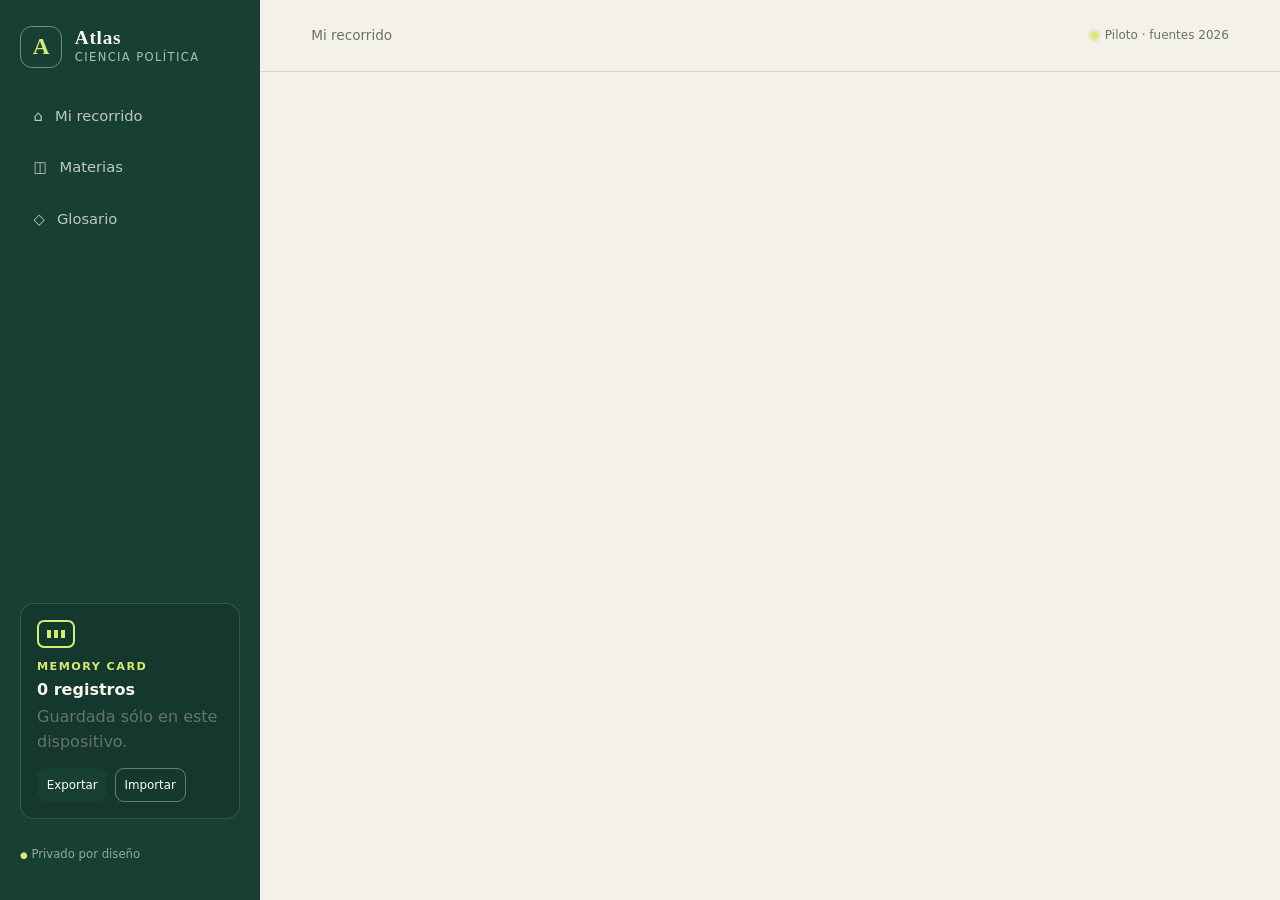
==== atlas/index.html @ c71204a9 "feat(atlas): add index.html" ====
<!doctype html>
<html lang="es">
  <head>
    <meta charset="UTF-8" />
    <meta name="viewport" content="width=device-width, initial-scale=1.0" />
    <meta
      name="description"
      content="Atlas personal para estudiar Ciencia Política con trazabilidad académica y memoria local."
    />
    <title>Atlas · Ciencia Política</title>
    <link rel="stylesheet" href="./css/styles.css" />
  </head>
  <body>
    <a class="skip-link" href="#contenido">Saltar al contenido</a>
    <div class="app-shell">
      <aside class="sidebar" aria-label="Navegación principal">
        <a class="brand" href="#/" aria-label="Inicio del Atlas">
          <span class="brand-mark" aria-hidden="true">A</span>
          <span><strong>Atlas</strong><small>Ciencia Política</small></span>
        </a>

        <nav class="primary-nav">
          <a data-route="home" href="#/">
            <span aria-hidden="true">⌂</span> Mi recorrido
          </a>
          <a data-route="subject" href="#/materia/economia-politica-i">
            <span aria-hidden="true">◫</span> Materias
          </a>
          <a data-route="glossary" href="#/glosario">
            <span aria-hidden="true">◇</span> Glosario
          </a>
        </nav>

        <section class="sidebar-card" aria-labelledby="memory-title">
          <div class="memory-icon" aria-hidden="true"><span></span><span></span><span></span></div>
          <div>
            <p class="eyebrow" id="memory-title">Memory Card</p>
            <p><strong id="memory-records">0 registros</strong></p>
            <p class="muted">Guardada sólo en este dispositivo.</p>
          </div>
          <div class="memory-actions">
            <button class="button button-small" id="export-memory" type="button">Exportar</button>
            <label class="button button-small button-ghost" for="import-memory">Importar</label>
            <input id="import-memory" type="file" accept="application/json,.json" hidden />
          </div>
        </section>

        <p class="privacy-note"><span aria-hidden="true">●</span> Privado por diseño</p>
      </aside>

      <div class="page-column">
        <header class="topbar">
          <button class="menu-button" id="menu-button" type="button" aria-label="Abrir menú" aria-expanded="false">☰</button>
          <div class="breadcrumb" id="breadcrumb">Mi recorrido</div>
          <div class="source-status"><span></span> Piloto · fuentes 2026</div>
        </header>
        <main id="contenido" tabindex="-1"></main>
      </div>
    </div>

    <div class="toast" id="toast" role="status" aria-live="polite"></div>
    <script type="module" src="./js/app.js"></script>
  </body>
</html>
---- atlas/css/styles.css ----
:root {
  color-scheme: light;
  --ink: #17221d;
  --muted: #67736c;
  --paper: #f4f1e9;
  --surface: #fffdf8;
  --surface-2: #ece8de;
  --line: #d8d4c9;
  --forest: #173f34;
  --forest-2: #245c4b;
  --lime: #d5ec72;
  --gold: #efba53;
  --blue: #6f8fa8;
  --red: #a7554a;
  --shadow: 0 18px 50px rgba(29, 45, 37, 0.08);
  --radius: 18px;
  font-family: Inter, ui-sans-serif, system-ui, -apple-system, BlinkMacSystemFont, "Segoe UI", sans-serif;
}

* { box-sizing: border-box; }
html { scroll-behavior: smooth; }
body { margin: 0; color: var(--ink); background: var(--paper); line-height: 1.55; }
button, textarea, select, input { font: inherit; }
button, a { -webkit-tap-highlight-color: transparent; }
a { color: inherit; }

.skip-link { position: fixed; left: 1rem; top: -5rem; z-index: 100; background: var(--lime); padding: .65rem 1rem; border-radius: 8px; }
.skip-link:focus { top: 1rem; }
.app-shell { min-height: 100vh; display: grid; grid-template-columns: 260px 1fr; }
.sidebar { position: sticky; top: 0; height: 100vh; display: flex; flex-direction: column; gap: 1.6rem; padding: 1.6rem 1.25rem; background: var(--forest); color: #f8f5eb; }
.brand { display: flex; align-items: center; gap: .8rem; text-decoration: none; }
.brand-mark { display: grid; place-items: center; width: 42px; height: 42px; border: 1px solid rgba(255,255,255,.4); border-radius: 12px; color: var(--lime); font: 700 1.45rem Georgia, serif; }
.brand strong, .brand small { display: block; }
.brand strong { font: 700 1.2rem Georgia, serif; letter-spacing: .04em; }
.brand small { color: rgba(255,255,255,.66); font-size: .72rem; text-transform: uppercase; letter-spacing: .12em; }
.primary-nav { display: grid; gap: .35rem; }
.primary-nav a { display: flex; gap: .75rem; align-items: center; padding: .72rem .85rem; border-radius: 10px; color: rgba(255,255,255,.72); text-decoration: none; font-size: .92rem; }
.primary-nav a:hover, .primary-nav a[aria-current="page"] { background: rgba(255,255,255,.1); color: #fff; }
.primary-nav a[aria-current="page"] { box-shadow: inset 3px 0 var(--lime); }
.sidebar-card { margin-top: auto; padding: 1rem; border: 1px solid rgba(255,255,255,.15); border-radius: 14px; background: rgba(0,0,0,.11); }
.sidebar-card p { margin: .15rem 0; }
.memory-icon { display: flex; width: 38px; gap: 3px; padding: 8px; margin-bottom: .65rem; border: 2px solid var(--lime); border-radius: 7px; }
.memory-icon span { width: 5px; height: 8px; background: var(--lime); }
.memory-actions { display: flex; gap: .45rem; margin-top: .85rem; }
.privacy-note { color: rgba(255,255,255,.54); font-size: .73rem; }
.privacy-note span { color: var(--lime); font-size: .55rem; }
.page-column { min-width: 0; }
.topbar { min-height: 72px; display: flex; align-items: center; justify-content: space-between; padding: 0 clamp(1rem, 4vw, 4rem); border-bottom: 1px solid var(--line); background: rgba(244,241,233,.88); backdrop-filter: blur(8px); }
.breadcrumb { color: var(--muted); font-size: .85rem; }
.source-status { display: flex; align-items: center; gap: .45rem; color: var(--muted); font-size: .75rem; }
.source-status span { width: 7px; height: 7px; border-radius: 50%; background: var(--lime); box-shadow: 0 0 0 3px rgba(173,194,72,.2); }
.menu-button { display: none; border: 0; background: transparent; font-size: 1.25rem; }
main { width: min(1120px, calc(100% - 2rem)); margin: 0 auto; padding: clamp(2rem, 6vw, 5rem) 0 5rem; }

h1, h2, h3 { margin-top: 0; font-family: Georgia, "Times New Roman", serif; line-height: 1.12; }
h1 { max-width: 820px; margin-bottom: 1rem; font-size: clamp(2.4rem, 6vw, 5rem); font-weight: 500; letter-spacing: -.035em; }
h2 { font-size: clamp(1.55rem, 3vw, 2.25rem); font-weight: 500; }
h3 { font-size: 1.2rem; }
p { margin-top: 0; }
.eyebrow { margin-bottom: .6rem; color: var(--forest-2); font-size: .7rem; font-weight: 800; letter-spacing: .13em; text-transform: uppercase; }
.sidebar .eyebrow { color: var(--lime); }
.lead { max-width: 720px; color: #536059; font-size: clamp(1rem, 2vw, 1.25rem); }
.muted { color: var(--muted); }
.hero { margin-bottom: 3.2rem; }
.hero-actions { display: flex; gap: .7rem; flex-wrap: wrap; margin-top: 1.5rem; }
.button { display: inline-flex; align-items: center; justify-content: center; min-height: 44px; padding: .65rem 1rem; border: 1px solid var(--forest); border-radius: 9px; background: var(--forest); color: #fff; text-decoration: none; cursor: pointer; }
.button:hover { background: var(--forest-2); }
.button-ghost { background: transparent; color: var(--forest); }
.sidebar .button-ghost { border-color: rgba(255,255,255,.35); color: #fff; }
.button-small { min-height: 34px; padding: .35rem .55rem; font-size: .74rem; }
.button-text { border: 0; background: transparent; color: var(--forest-2); padding: 0; cursor: pointer; text-decoration: underline; text-underline-offset: 3px; }
.card-grid { display: grid; grid-template-columns: repeat(12, 1fr); gap: 1rem; }
.card { grid-column: span 4; padding: 1.3rem; border: 1px solid var(--line); border-radius: var(--radius); background: var(--surface); box-shadow: var(--shadow); }
.card.wide { grid-column: span 8; }
.card.full { grid-column: 1 / -1; }
.card-topline { display: flex; justify-content: space-between; align-items: flex-start; gap: 1rem; }
.number { font: 500 2.4rem Georgia, serif; }
.tag { display: inline-flex; padding: .25rem .55rem; border-radius: 999px; background: var(--surface-2); color: var(--forest); font-size: .7rem; font-weight: 700; }
.tag.source { background: #e4edda; }
.tag.reconstruction { background: #dfe9ef; }
.tag.question { background: #f3dfd6; }
.metric-row { display: flex; gap: 1rem; margin: 1rem 0; }
.metric-row div { flex: 1; }
.metric-row strong, .metric-row span { display: block; }
.metric-row strong { font: 500 1.5rem Georgia, serif; }
.metric-row span { color: var(--muted); font-size: .72rem; }
.progress-track { height: 7px; overflow: hidden; border-radius: 999px; background: #dedbd2; }
.progress-track span { display: block; height: 100%; border-radius: inherit; background: var(--forest-2); transition: width .25s ease; }
.section-heading { display: flex; justify-content: space-between; align-items: end; gap: 1rem; margin: 3.5rem 0 1rem; }
.section-heading h2 { margin-bottom: 0; }
.path-list { display: grid; gap: .75rem; }
.path-item { display: grid; grid-template-columns: 38px 1fr auto; align-items: center; gap: 1rem; padding: 1rem 1.15rem; border: 1px solid var(--line); border-radius: 13px; background: var(--surface); text-decoration: none; }
.path-item:hover { border-color: var(--forest-2); transform: translateY(-1px); }
.path-index { display: grid; place-items: center; width: 36px; height: 36px; border-radius: 10px; background: var(--forest); color: var(--lime); font-size: .8rem; font-weight: 800; }
.path-item strong, .path-item small { display: block; }
.path-item small { color: var(--muted); }
.path-arrow { color: var(--forest-2); }

.reading-layout { display: grid; grid-template-columns: minmax(0, 1fr) 300px; gap: 2rem; align-items: start; }
.reading-body { min-width: 0; }
.reading-body h1 { font-size: clamp(2.2rem, 5vw, 4.25rem); }
.meta-line { display: flex; flex-wrap: wrap; gap: .55rem; margin-bottom: 1.2rem; }
.prose { max-width: 760px; }
.prose h2 { margin-top: 2.5rem; }
.prose p { font-family: Georgia, "Times New Roman", serif; font-size: 1.08rem; line-height: 1.72; }
.concept-link { color: var(--forest-2); text-decoration-color: var(--lime); text-decoration-thickness: 3px; text-underline-offset: 3px; }
.margin-panel { position: sticky; top: 1.5rem; display: grid; gap: 1rem; }
.panel { padding: 1rem; border: 1px solid var(--line); border-radius: 14px; background: var(--surface); }
.panel h3 { margin-bottom: .55rem; }
.panel p:last-child { margin-bottom: 0; }
.source-list { display: grid; gap: .6rem; padding: 0; list-style: none; font-size: .82rem; }
.source-list a { color: var(--forest-2); }
.callout { margin: 2rem 0; padding: 1.2rem 1.3rem; border-left: 4px solid var(--gold); background: #f9efda; }
.callout p:last-child { margin-bottom: 0; }
.study-workspace { margin-top: 3rem; padding: clamp(1rem, 3vw, 1.6rem); border: 1px solid var(--line); border-radius: var(--radius); background: var(--surface); }
.study-workspace textarea { width: 100%; min-height: 150px; resize: vertical; padding: 1rem; border: 1px solid var(--line); border-radius: 10px; background: #fbfaf6; color: var(--ink); }
.study-workspace textarea:focus { outline: 3px solid rgba(111,143,168,.25); border-color: var(--blue); }
.workspace-footer { display: flex; justify-content: space-between; align-items: center; gap: 1rem; margin-top: .65rem; }
.save-status { color: var(--muted); font-size: .76rem; }
.level-picker { display: grid; grid-template-columns: repeat(5, 1fr); gap: .35rem; margin: 1rem 0; }
.level-picker button { min-height: 50px; padding: .45rem; border: 1px solid var(--line); border-radius: 8px; background: #f4f1e9; color: var(--muted); cursor: pointer; font-size: .7rem; }
.level-picker button.active { border-color: var(--forest); background: var(--forest); color: #fff; }
.level-picker button.complete { background: #dfe9d8; color: var(--forest); }
.level-picker button span { display: block; font-weight: 800; }
.glossary-grid { display: grid; grid-template-columns: repeat(2, minmax(0, 1fr)); gap: 1rem; }
.concept-card { display: block; padding: 1.2rem; border: 1px solid var(--line); border-radius: 14px; background: var(--surface); text-decoration: none; }
.concept-card:hover { border-color: var(--forest-2); }
.concept-card h3 { margin: .4rem 0; }
.relations { display: flex; gap: .5rem; flex-wrap: wrap; }
.relation { padding: .35rem .6rem; border-radius: 7px; background: var(--surface-2); color: var(--forest-2); font-size: .76rem; text-decoration: none; }
.epistemic-stack { display: grid; gap: .7rem; margin: 1.5rem 0; }
.epistemic-row { display: grid; grid-template-columns: 145px 1fr; gap: 1rem; padding: .9rem 0; border-top: 1px solid var(--line); }
.epistemic-row strong { font-size: .8rem; color: var(--forest-2); }
.empty { padding: 3rem; text-align: center; border: 1px dashed var(--line); border-radius: var(--radius); }
.toast { position: fixed; right: 1rem; bottom: 1rem; z-index: 110; max-width: 360px; padding: .85rem 1rem; border-radius: 10px; background: var(--ink); color: #fff; box-shadow: var(--shadow); opacity: 0; pointer-events: none; transform: translateY(10px); transition: .2s ease; }
.toast.visible { opacity: 1; transform: translateY(0); }

@media (max-width: 900px) {
  .app-shell { grid-template-columns: 1fr; }
  .sidebar { position: fixed; z-index: 90; width: min(300px, 88vw); transform: translateX(-105%); transition: transform .2s ease; box-shadow: 20px 0 50px rgba(0,0,0,.25); }
  .sidebar.open { transform: translateX(0); }
  .menu-button { display: block; }
  .topbar { padding: 0 1rem; }
  .reading-layout { grid-template-columns: 1fr; }
  .margin-panel { position: static; grid-template-columns: repeat(2, 1fr); }
  .card, .card.wide { grid-column: span 6; }
}

@media (max-width: 620px) {
  main { width: min(100% - 1.25rem, 1120px); padding-top: 2rem; }
  .source-status { display: none; }
  .card, .card.wide { grid-column: 1 / -1; }
  .glossary-grid { grid-template-columns: 1fr; }
  .margin-panel { grid-template-columns: 1fr; }
  .path-item { grid-template-columns: 34px 1fr; }
  .path-arrow { display: none; }
  .level-picker { grid-template-columns: 1fr; }
  .level-picker button { display: flex; align-items: center; gap: .6rem; min-height: 40px; text-align: left; }
  .level-picker button span { display: inline; }
  .epistemic-row { grid-template-columns: 1fr; gap: .3rem; }
}

@media (prefers-reduced-motion: reduce) {
  *, *::before, *::after { scroll-behavior: auto !important; transition: none !important; }
}
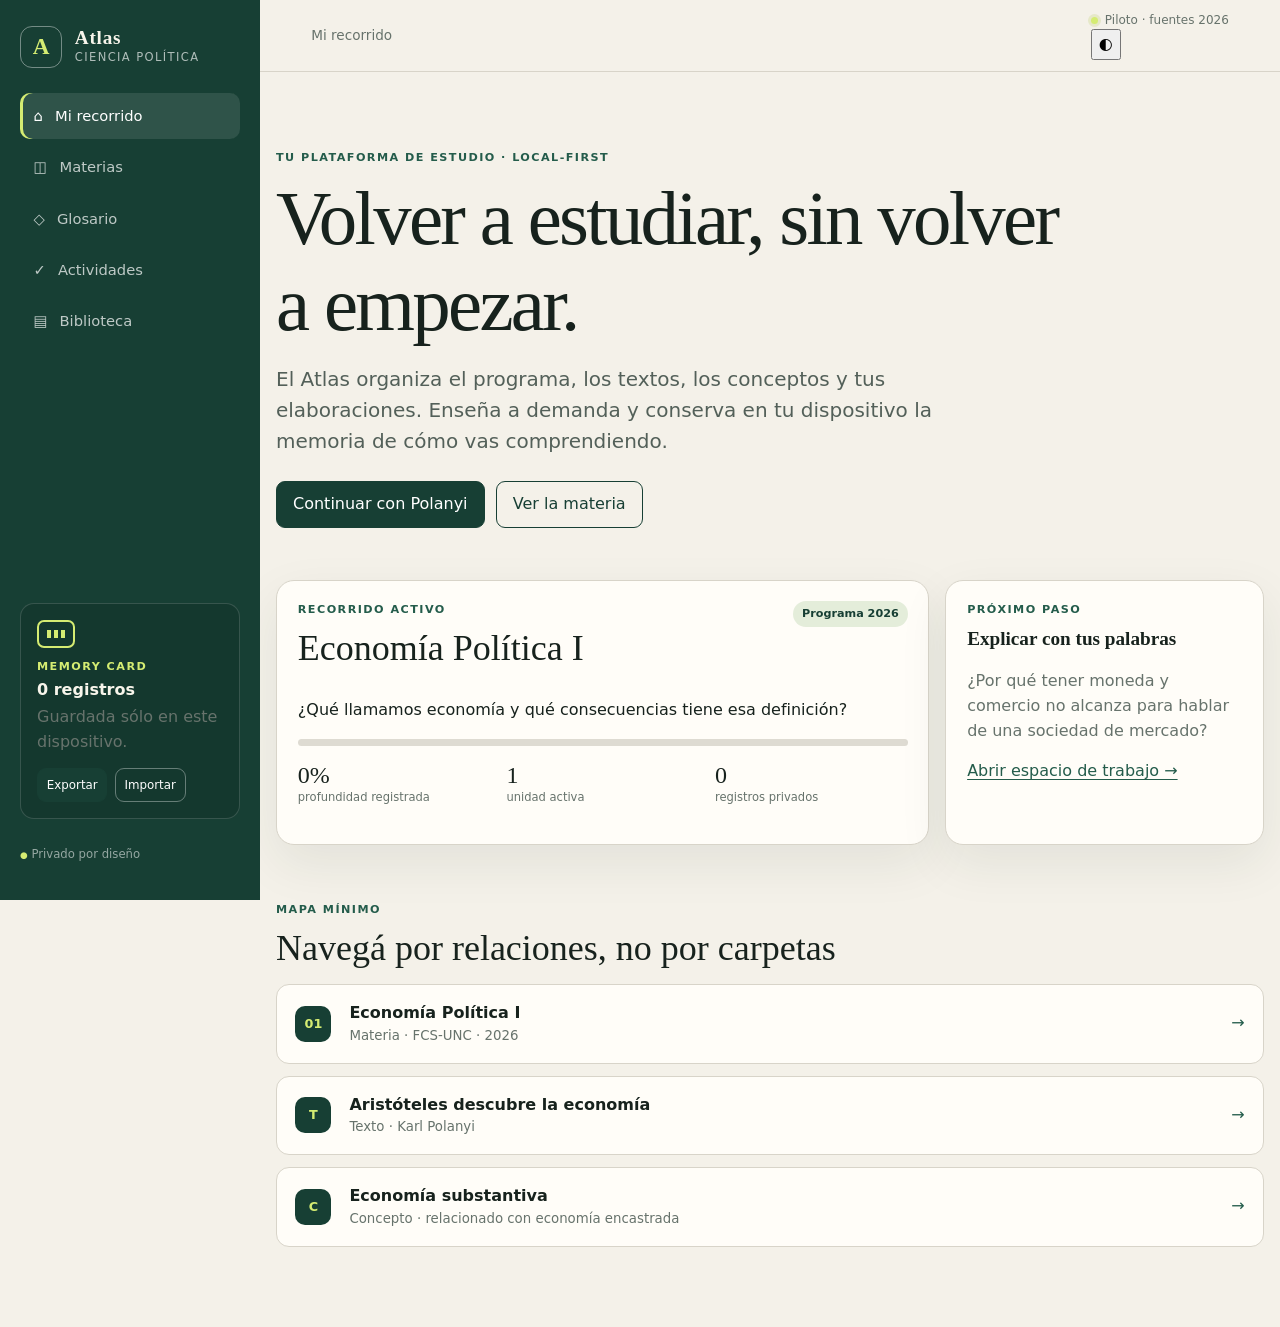
==== commit a7d97ea7: "feat(atlas): update index.html for v0.2" ====
--- a/atlas/index.html
+++ b/atlas/index.html
@@ -8,6 +8,13 @@
       content="Atlas personal para estudiar Ciencia Política con trazabilidad académica y memoria local."
     />
     <title>Atlas · Ciencia Política</title>
+    <script>
+      (() => {
+        const saved = localStorage.getItem("atlas-theme");
+        const theme = saved || (matchMedia("(prefers-color-scheme: dark)").matches ? "dark" : "light");
+        document.documentElement.dataset.theme = theme;
+      })();
+    </script>
     <link rel="stylesheet" href="./css/styles.css" />
   </head>
   <body>
@@ -28,6 +35,12 @@
           </a>
           <a data-route="glossary" href="#/glosario">
             <span aria-hidden="true">◇</span> Glosario
+          </a>
+          <a data-route="activities" href="#/actividades">
+            <span aria-hidden="true">✓</span> Actividades
+          </a>
+          <a data-route="library" href="#/biblioteca">
+            <span aria-hidden="true">▤</span> Biblioteca
           </a>
         </nav>
 
@@ -52,7 +65,10 @@
         <header class="topbar">
           <button class="menu-button" id="menu-button" type="button" aria-label="Abrir menú" aria-expanded="false">☰</button>
           <div class="breadcrumb" id="breadcrumb">Mi recorrido</div>
-          <div class="source-status"><span></span> Piloto · fuentes 2026</div>
+          <div class="topbar-actions">
+            <div class="source-status"><span></span> Piloto · fuentes 2026</div>
+            <button class="theme-button" id="theme-button" type="button" aria-label="Activar modo oscuro" title="Cambiar tema">◐</button>
+          </div>
         </header>
         <main id="contenido" tabindex="-1"></main>
       </div>
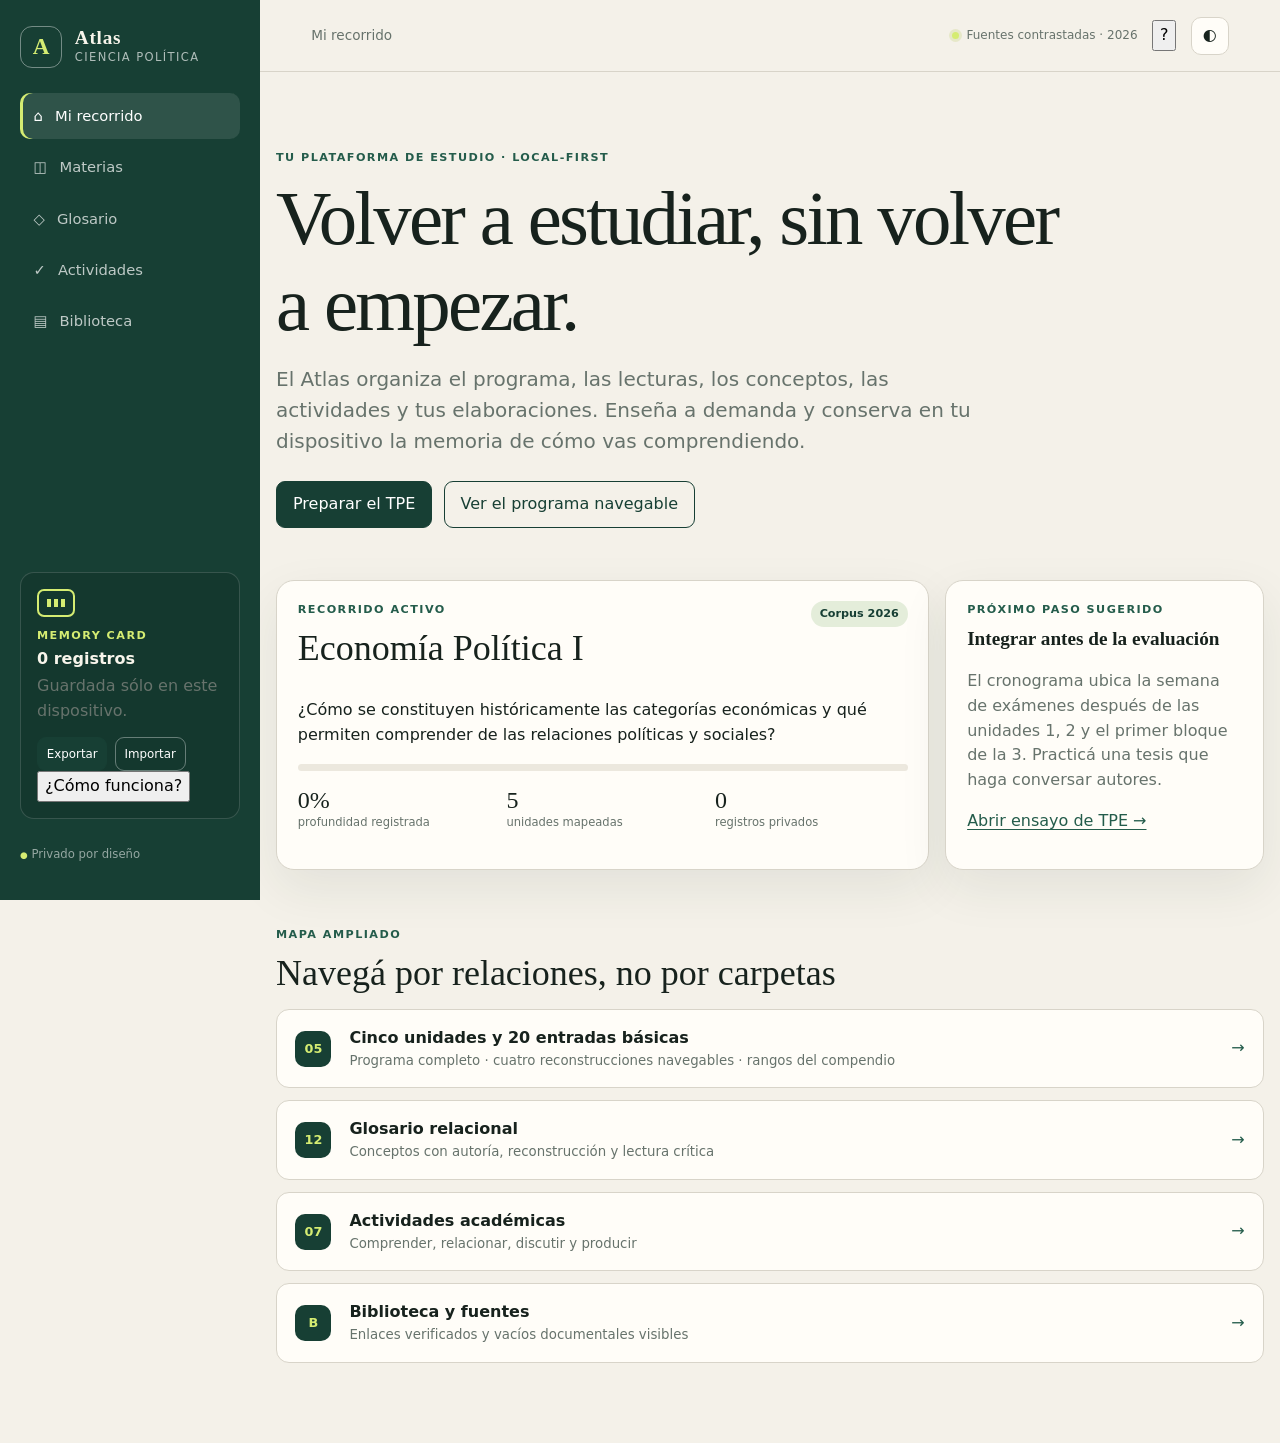
==== commit b88e202b: "Atlas v0.4: agregar guía de inicio accesible" ====
--- a/atlas/index.html
+++ b/atlas/index.html
@@ -56,6 +56,7 @@
             <label class="button button-small button-ghost" for="import-memory">Importar</label>
             <input id="import-memory" type="file" accept="application/json,.json" hidden />
           </div>
+          <button class="memory-help" id="memory-help" type="button">¿Cómo funciona?</button>
         </section>
 
         <p class="privacy-note"><span aria-hidden="true">●</span> Privado por diseño</p>
@@ -66,7 +67,8 @@
           <button class="menu-button" id="menu-button" type="button" aria-label="Abrir menú" aria-expanded="false">☰</button>
           <div class="breadcrumb" id="breadcrumb">Mi recorrido</div>
           <div class="topbar-actions">
-            <div class="source-status"><span></span> Piloto · fuentes 2026</div>
+            <div class="source-status"><span></span> Fuentes contrastadas · 2026</div>
+            <button class="icon-button" id="help-button" type="button" aria-label="Abrir guía de inicio" title="Cómo usar el Atlas">?</button>
             <button class="theme-button" id="theme-button" type="button" aria-label="Activar modo oscuro" title="Cambiar tema">◐</button>
           </div>
         </header>
@@ -74,6 +76,40 @@
       </div>
     </div>
 
+    <dialog class="onboarding" id="onboarding-dialog" aria-labelledby="onboarding-title">
+      <div class="onboarding-sheet">
+        <button class="dialog-close" id="onboarding-close" type="button" aria-label="Cerrar guía">×</button>
+        <p class="eyebrow">Guía de inicio</p>
+        <h2 id="onboarding-title">El Atlas te ayuda a decidir qué estudiar y a no perder lo que vas comprendiendo.</h2>
+        <p class="onboarding-intro">No hace falta recorrer todo. Entrá por la necesidad que tengas hoy y profundizá sólo cuando te sirva.</p>
+
+        <ol class="onboarding-steps">
+          <li>
+            <span class="step-number">1</span>
+            <div><strong>Elegí una tarea</strong><p>Ubicate en una materia, comprendé un concepto o practicá con una actividad.</p></div>
+          </li>
+          <li>
+            <span class="step-number">2</span>
+            <div><strong>Reconocé qué estás leyendo</strong><p>El Atlas diferencia programa, argumento del autor, reconstrucción pedagógica y lectura crítica.</p></div>
+          </li>
+          <li>
+            <span class="step-number">3</span>
+            <div><strong>Guardá tu proceso</strong><p>Tus notas y niveles quedan sólo en este dispositivo. La Memory Card permite exportarlos e importarlos.</p></div>
+          </li>
+        </ol>
+
+        <div class="onboarding-note">
+          <strong>Una regla para estudiar acá</strong>
+          <p>Las explicaciones del Atlas orientan la lectura: no reemplazan el texto original. Las fuentes están enlazadas para que puedas volver a ellas.</p>
+        </div>
+
+        <div class="onboarding-actions">
+          <a class="button" id="onboarding-start" href="#/materia/economia-politica-i">Empezar por la materia activa</a>
+          <button class="button button-ghost" id="onboarding-dismiss" type="button">Explorar por mi cuenta</button>
+        </div>
+      </div>
+    </dialog>
+
     <div class="toast" id="toast" role="status" aria-live="polite"></div>
     <script type="module" src="./js/app.js"></script>
   </body>
--- a/atlas/css/styles.css
+++ b/atlas/css/styles.css
@@ -15,6 +15,23 @@
   --shadow: 0 18px 50px rgba(29, 45, 37, 0.08);
   --radius: 18px;
   font-family: Inter, ui-sans-serif, system-ui, -apple-system, BlinkMacSystemFont, "Segoe UI", sans-serif;
+}
+
+:root[data-theme="dark"] {
+  color-scheme: dark;
+  --ink: #edf4ef;
+  --muted: #aebbb4;
+  --paper: #101713;
+  --surface: #17221d;
+  --surface-2: #233029;
+  --line: #34443b;
+  --forest: #d7ed77;
+  --forest-2: #b9d36a;
+  --lime: #d7ed77;
+  --gold: #efba53;
+  --blue: #91b6d0;
+  --red: #df8b80;
+  --shadow: 0 18px 50px rgba(0, 0, 0, .22);
 }
 
 * { box-sizing: border-box; }
@@ -45,11 +62,14 @@
 .privacy-note { color: rgba(255,255,255,.54); font-size: .73rem; }
 .privacy-note span { color: var(--lime); font-size: .55rem; }
 .page-column { min-width: 0; }
-.topbar { min-height: 72px; display: flex; align-items: center; justify-content: space-between; padding: 0 clamp(1rem, 4vw, 4rem); border-bottom: 1px solid var(--line); background: rgba(244,241,233,.88); backdrop-filter: blur(8px); }
+.topbar { min-height: 72px; display: flex; align-items: center; justify-content: space-between; padding: 0 clamp(1rem, 4vw, 4rem); border-bottom: 1px solid var(--line); background: color-mix(in srgb, var(--paper) 88%, transparent); backdrop-filter: blur(8px); }
 .breadcrumb { color: var(--muted); font-size: .85rem; }
+.topbar-actions { display: flex; align-items: center; gap: .9rem; }
 .source-status { display: flex; align-items: center; gap: .45rem; color: var(--muted); font-size: .75rem; }
 .source-status span { width: 7px; height: 7px; border-radius: 50%; background: var(--lime); box-shadow: 0 0 0 3px rgba(173,194,72,.2); }
 .menu-button { display: none; border: 0; background: transparent; font-size: 1.25rem; }
+.theme-button { display: grid; place-items: center; width: 38px; height: 38px; border: 1px solid var(--line); border-radius: 10px; background: var(--surface); color: var(--ink); cursor: pointer; }
+.theme-button:hover { border-color: var(--forest-2); }
 main { width: min(1120px, calc(100% - 2rem)); margin: 0 auto; padding: clamp(2rem, 6vw, 5rem) 0 5rem; }
 
 h1, h2, h3 { margin-top: 0; font-family: Georgia, "Times New Roman", serif; line-height: 1.12; }
@@ -59,7 +79,7 @@
 p { margin-top: 0; }
 .eyebrow { margin-bottom: .6rem; color: var(--forest-2); font-size: .7rem; font-weight: 800; letter-spacing: .13em; text-transform: uppercase; }
 .sidebar .eyebrow { color: var(--lime); }
-.lead { max-width: 720px; color: #536059; font-size: clamp(1rem, 2vw, 1.25rem); }
+.lead { max-width: 720px; color: var(--muted); font-size: clamp(1rem, 2vw, 1.25rem); }
 .muted { color: var(--muted); }
 .hero { margin-bottom: 3.2rem; }
 .hero-actions { display: flex; gap: .7rem; flex-wrap: wrap; margin-top: 1.5rem; }
@@ -79,15 +99,20 @@
 .tag.source { background: #e4edda; }
 .tag.reconstruction { background: #dfe9ef; }
 .tag.question { background: #f3dfd6; }
+.tag.status-developed { background: #e4edda; color: #28513e; }
+.tag.status-current { background: #f5df9d; color: #60470f; }
+.tag.status-mapped { background: #dfe9ef; color: #365a70; }
 .metric-row { display: flex; gap: 1rem; margin: 1rem 0; }
 .metric-row div { flex: 1; }
 .metric-row strong, .metric-row span { display: block; }
 .metric-row strong { font: 500 1.5rem Georgia, serif; }
 .metric-row span { color: var(--muted); font-size: .72rem; }
-.progress-track { height: 7px; overflow: hidden; border-radius: 999px; background: #dedbd2; }
+.progress-track { height: 7px; overflow: hidden; border-radius: 999px; background: var(--surface-2); }
 .progress-track span { display: block; height: 100%; border-radius: inherit; background: var(--forest-2); transition: width .25s ease; }
 .section-heading { display: flex; justify-content: space-between; align-items: end; gap: 1rem; margin: 3.5rem 0 1rem; }
 .section-heading h2 { margin-bottom: 0; }
+.section-heading .meta-line { align-items: center; margin-bottom: .55rem; }
+.section-heading .meta-line .eyebrow { margin-bottom: 0; }
 .path-list { display: grid; gap: .75rem; }
 .path-item { display: grid; grid-template-columns: 38px 1fr auto; align-items: center; gap: 1rem; padding: 1rem 1.15rem; border: 1px solid var(--line); border-radius: 13px; background: var(--surface); text-decoration: none; }
 .path-item:hover { border-color: var(--forest-2); transform: translateY(-1px); }
@@ -113,14 +138,14 @@
 .callout { margin: 2rem 0; padding: 1.2rem 1.3rem; border-left: 4px solid var(--gold); background: #f9efda; }
 .callout p:last-child { margin-bottom: 0; }
 .study-workspace { margin-top: 3rem; padding: clamp(1rem, 3vw, 1.6rem); border: 1px solid var(--line); border-radius: var(--radius); background: var(--surface); }
-.study-workspace textarea { width: 100%; min-height: 150px; resize: vertical; padding: 1rem; border: 1px solid var(--line); border-radius: 10px; background: #fbfaf6; color: var(--ink); }
+.study-workspace textarea { width: 100%; min-height: 150px; resize: vertical; padding: 1rem; border: 1px solid var(--line); border-radius: 10px; background: var(--paper); color: var(--ink); }
 .study-workspace textarea:focus { outline: 3px solid rgba(111,143,168,.25); border-color: var(--blue); }
 .workspace-footer { display: flex; justify-content: space-between; align-items: center; gap: 1rem; margin-top: .65rem; }
 .save-status { color: var(--muted); font-size: .76rem; }
 .level-picker { display: grid; grid-template-columns: repeat(5, 1fr); gap: .35rem; margin: 1rem 0; }
-.level-picker button { min-height: 50px; padding: .45rem; border: 1px solid var(--line); border-radius: 8px; background: #f4f1e9; color: var(--muted); cursor: pointer; font-size: .7rem; }
-.level-picker button.active { border-color: var(--forest); background: var(--forest); color: #fff; }
-.level-picker button.complete { background: #dfe9d8; color: var(--forest); }
+.level-picker button { min-height: 50px; padding: .45rem; border: 1px solid var(--line); border-radius: 8px; background: var(--paper); color: var(--muted); cursor: pointer; font-size: .7rem; }
+.level-picker button.active { border-color: var(--forest); background: var(--forest); color: var(--paper); }
+.level-picker button.complete { background: var(--surface-2); color: var(--forest-2); }
 .level-picker button span { display: block; font-weight: 800; }
 .glossary-grid { display: grid; grid-template-columns: repeat(2, minmax(0, 1fr)); gap: 1rem; }
 .concept-card { display: block; padding: 1.2rem; border: 1px solid var(--line); border-radius: 14px; background: var(--surface); text-decoration: none; }
@@ -128,12 +153,41 @@
 .concept-card h3 { margin: .4rem 0; }
 .relations { display: flex; gap: .5rem; flex-wrap: wrap; }
 .relation { padding: .35rem .6rem; border-radius: 7px; background: var(--surface-2); color: var(--forest-2); font-size: .76rem; text-decoration: none; }
+.unit-block { margin-top: 2.5rem; }
+.catalog-list { display: grid; gap: .65rem; }
+.catalog-item { display: grid; grid-template-columns: 1fr auto; gap: 1rem; align-items: center; padding: 1rem 1.1rem; border: 1px solid var(--line); border-radius: 12px; background: var(--surface); }
+.catalog-item h3 { margin-bottom: .2rem; }
+.catalog-item p { margin-bottom: 0; }
+.catalog-actions { display: flex; gap: .45rem; align-items: center; flex-wrap: wrap; justify-content: flex-end; }
+.resource-grid { display: grid; grid-template-columns: repeat(2, minmax(0, 1fr)); gap: .8rem; }
+.resource-card { display: flex; flex-direction: column; align-items: flex-start; gap: .6rem; padding: 1.1rem; border: 1px solid var(--line); border-radius: 14px; background: var(--surface); }
+.resource-card h3, .resource-card p { margin-bottom: 0; }
+.resource-card a { margin-top: auto; }
+.resource-card.pending { border-style: dashed; }
+.activity-grid { display: grid; grid-template-columns: repeat(2, minmax(0, 1fr)); gap: 1rem; }
+.activity-card { display: flex; flex-direction: column; align-items: flex-start; padding: 1.2rem; border: 1px solid var(--line); border-radius: 14px; background: var(--surface); }
+.activity-card h3 { margin: .55rem 0; }
+.activity-card .button-text { margin-top: auto; }
+.step-list { display: grid; gap: .7rem; padding: 0; list-style: none; counter-reset: steps; }
+.step-list li { display: grid; grid-template-columns: 34px 1fr; gap: .8rem; align-items: start; }
+.step-list li::before { counter-increment: steps; content: counter(steps); display: grid; place-items: center; width: 30px; height: 30px; border-radius: 9px; background: var(--surface-2); color: var(--forest-2); font-weight: 800; font-size: .75rem; }
 .epistemic-stack { display: grid; gap: .7rem; margin: 1.5rem 0; }
 .epistemic-row { display: grid; grid-template-columns: 145px 1fr; gap: 1rem; padding: .9rem 0; border-top: 1px solid var(--line); }
 .epistemic-row strong { font-size: .8rem; color: var(--forest-2); }
 .empty { padding: 3rem; text-align: center; border: 1px dashed var(--line); border-radius: var(--radius); }
 .toast { position: fixed; right: 1rem; bottom: 1rem; z-index: 110; max-width: 360px; padding: .85rem 1rem; border-radius: 10px; background: var(--ink); color: #fff; box-shadow: var(--shadow); opacity: 0; pointer-events: none; transform: translateY(10px); transition: .2s ease; }
 .toast.visible { opacity: 1; transform: translateY(0); }
+
+:root[data-theme="dark"] .sidebar { background: #0b2a22; }
+:root[data-theme="dark"] .tag.source { background: #29402e; color: #d9edc9; }
+:root[data-theme="dark"] .tag.reconstruction { background: #263946; color: #d9e8f1; }
+:root[data-theme="dark"] .tag.question { background: #493129; color: #f4d9cf; }
+:root[data-theme="dark"] .tag.status-developed { background: #29402e; color: #d9edc9; }
+:root[data-theme="dark"] .tag.status-current { background: #51441f; color: #f7e6a7; }
+:root[data-theme="dark"] .tag.status-mapped { background: #263946; color: #d9e8f1; }
+:root[data-theme="dark"] .callout { background: #352b18; }
+:root[data-theme="dark"] .button { color: #101713; }
+:root[data-theme="dark"] .button-ghost { color: var(--forest); }
 
 @media (max-width: 900px) {
   .app-shell { grid-template-columns: 1fr; }
@@ -152,6 +206,9 @@
   .card, .card.wide { grid-column: 1 / -1; }
   .glossary-grid { grid-template-columns: 1fr; }
   .margin-panel { grid-template-columns: 1fr; }
+  .resource-grid, .activity-grid { grid-template-columns: 1fr; }
+  .catalog-item { grid-template-columns: 1fr; }
+  .catalog-actions { justify-content: flex-start; }
   .path-item { grid-template-columns: 34px 1fr; }
   .path-arrow { display: none; }
   .level-picker { grid-template-columns: 1fr; }
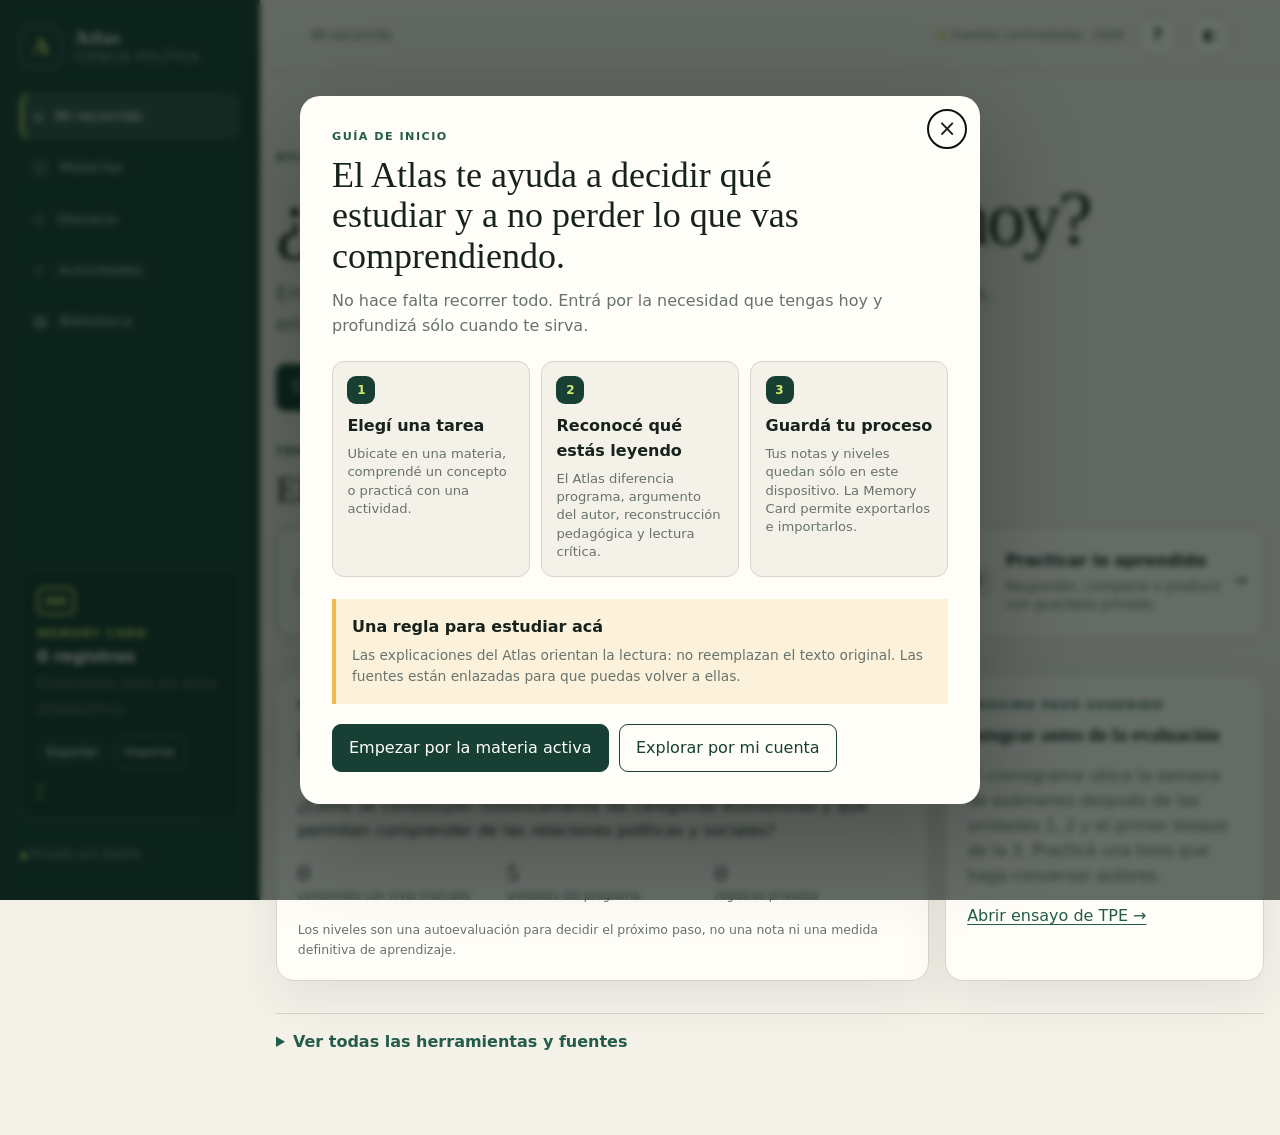
==== commit 987542de: "Aplicar navegación progresiva y ayuda contextual unificada" ====
--- a/atlas/index.html
+++ b/atlas/index.html
@@ -56,7 +56,7 @@
             <label class="button button-small button-ghost" for="import-memory">Importar</label>
             <input id="import-memory" type="file" accept="application/json,.json" hidden />
           </div>
-          <button class="memory-help" id="memory-help" type="button">¿Cómo funciona?</button>
+          <button class="memory-help" id="memory-help" type="button" aria-label="Ayuda sobre la Memory Card" title="Ayuda sobre la Memory Card">?</button>
         </section>
 
         <p class="privacy-note"><span aria-hidden="true">●</span> Privado por diseño</p>
@@ -68,7 +68,7 @@
           <div class="breadcrumb" id="breadcrumb">Mi recorrido</div>
           <div class="topbar-actions">
             <div class="source-status"><span></span> Fuentes contrastadas · 2026</div>
-            <button class="icon-button" id="help-button" type="button" aria-label="Abrir guía de inicio" title="Cómo usar el Atlas">?</button>
+            <button class="icon-button" id="help-button" type="button" aria-label="Ayuda sobre esta pantalla" title="Ayuda sobre esta pantalla">?</button>
             <button class="theme-button" id="theme-button" type="button" aria-label="Activar modo oscuro" title="Cambiar tema">◐</button>
           </div>
         </header>
@@ -110,6 +110,16 @@
       </div>
     </dialog>
 
+    <dialog class="onboarding help-dialog" id="help-dialog" aria-labelledby="help-dialog-title">
+      <div class="onboarding-sheet">
+        <button class="dialog-close" id="help-dialog-close" type="button" aria-label="Cerrar ayuda">×</button>
+        <p class="eyebrow" id="help-dialog-eyebrow">Ayuda</p>
+        <h2 id="help-dialog-title">Cómo usar esta parte</h2>
+        <p class="onboarding-intro" id="help-dialog-intro"></p>
+        <ul class="help-steps" id="help-dialog-steps"></ul>
+      </div>
+    </dialog>
+
     <div class="toast" id="toast" role="status" aria-live="polite"></div>
     <script type="module" src="./js/app.js"></script>
   </body>
--- a/atlas/css/styles.css
+++ b/atlas/css/styles.css
@@ -44,7 +44,7 @@
 .skip-link { position: fixed; left: 1rem; top: -5rem; z-index: 100; background: var(--lime); padding: .65rem 1rem; border-radius: 8px; }
 .skip-link:focus { top: 1rem; }
 .app-shell { min-height: 100vh; display: grid; grid-template-columns: 260px 1fr; }
-.sidebar { position: sticky; top: 0; height: 100vh; display: flex; flex-direction: column; gap: 1.6rem; padding: 1.6rem 1.25rem; background: var(--forest); color: #f8f5eb; }
+.sidebar { position: sticky; top: 0; height: 100vh; overflow-y: auto; display: flex; flex-direction: column; gap: 1.6rem; padding: 1.6rem 1.25rem; background: var(--forest); color: #f8f5eb; }
 .brand { display: flex; align-items: center; gap: .8rem; text-decoration: none; }
 .brand-mark { display: grid; place-items: center; width: 42px; height: 42px; border: 1px solid rgba(255,255,255,.4); border-radius: 12px; color: var(--lime); font: 700 1.45rem Georgia, serif; }
 .brand strong, .brand small { display: block; }
@@ -59,6 +59,7 @@
 .memory-icon { display: flex; width: 38px; gap: 3px; padding: 8px; margin-bottom: .65rem; border: 2px solid var(--lime); border-radius: 7px; }
 .memory-icon span { width: 5px; height: 8px; background: var(--lime); }
 .memory-actions { display: flex; gap: .45rem; margin-top: .85rem; }
+.memory-help { margin-top: .75rem; padding: 0; border: 0; background: transparent; color: var(--lime); cursor: pointer; font-size: .75rem; text-decoration: underline; text-underline-offset: 3px; }
 .privacy-note { color: rgba(255,255,255,.54); font-size: .73rem; }
 .privacy-note span { color: var(--lime); font-size: .55rem; }
 .page-column { min-width: 0; }
@@ -69,7 +70,8 @@
 .source-status span { width: 7px; height: 7px; border-radius: 50%; background: var(--lime); box-shadow: 0 0 0 3px rgba(173,194,72,.2); }
 .menu-button { display: none; border: 0; background: transparent; font-size: 1.25rem; }
 .theme-button { display: grid; place-items: center; width: 38px; height: 38px; border: 1px solid var(--line); border-radius: 10px; background: var(--surface); color: var(--ink); cursor: pointer; }
-.theme-button:hover { border-color: var(--forest-2); }
+.icon-button { display: grid; place-items: center; width: 38px; height: 38px; border: 1px solid var(--line); border-radius: 10px; background: var(--surface); color: var(--ink); cursor: pointer; font-weight: 800; }
+.theme-button:hover, .icon-button:hover { border-color: var(--forest-2); }
 main { width: min(1120px, calc(100% - 2rem)); margin: 0 auto; padding: clamp(2rem, 6vw, 5rem) 0 5rem; }
 
 h1, h2, h3 { margin-top: 0; font-family: Georgia, "Times New Roman", serif; line-height: 1.12; }
@@ -82,6 +84,7 @@
 .lead { max-width: 720px; color: var(--muted); font-size: clamp(1rem, 2vw, 1.25rem); }
 .muted { color: var(--muted); }
 .hero { margin-bottom: 3.2rem; }
+.home-hero { margin-bottom: 2rem; }
 .hero-actions { display: flex; gap: .7rem; flex-wrap: wrap; margin-top: 1.5rem; }
 .button { display: inline-flex; align-items: center; justify-content: center; min-height: 44px; padding: .65rem 1rem; border: 1px solid var(--forest); border-radius: 9px; background: var(--forest); color: #fff; text-decoration: none; cursor: pointer; }
 .button:hover { background: var(--forest-2); }
@@ -107,9 +110,11 @@
 .metric-row strong, .metric-row span { display: block; }
 .metric-row strong { font: 500 1.5rem Georgia, serif; }
 .metric-row span { color: var(--muted); font-size: .72rem; }
+.metric-note { margin: .8rem 0 0; color: var(--muted); font-size: .78rem; }
 .progress-track { height: 7px; overflow: hidden; border-radius: 999px; background: var(--surface-2); }
 .progress-track span { display: block; height: 100%; border-radius: inherit; background: var(--forest-2); transition: width .25s ease; }
 .section-heading { display: flex; justify-content: space-between; align-items: end; gap: 1rem; margin: 3.5rem 0 1rem; }
+.section-heading.compact { margin-top: 2rem; }
 .section-heading h2 { margin-bottom: 0; }
 .section-heading .meta-line { align-items: center; margin-bottom: .55rem; }
 .section-heading .meta-line .eyebrow { margin-bottom: 0; }
@@ -120,6 +125,38 @@
 .path-item strong, .path-item small { display: block; }
 .path-item small { color: var(--muted); }
 .path-arrow { color: var(--forest-2); }
+
+.intent-grid { display: grid; grid-template-columns: repeat(3, minmax(0, 1fr)); gap: .75rem; margin-bottom: 2.4rem; }
+.intent-card { display: grid; grid-template-columns: 34px 1fr auto; gap: .75rem; align-items: center; min-height: 110px; padding: 1rem; border: 1px solid var(--line); border-radius: 14px; background: var(--surface); text-decoration: none; }
+.intent-card:hover { border-color: var(--forest-2); transform: translateY(-1px); }
+.intent-card.primary { border-color: color-mix(in srgb, var(--forest-2) 55%, var(--line)); }
+.intent-icon { display: grid; place-items: center; width: 32px; height: 32px; border-radius: 10px; background: var(--surface-2); color: var(--forest-2); font-weight: 800; }
+.intent-card strong, .intent-card small { display: block; }
+.intent-card small { margin-top: .25rem; color: var(--muted); line-height: 1.35; }
+.more-navigation { margin-top: 2rem; border-top: 1px solid var(--line); padding-top: 1rem; }
+.more-navigation > summary { color: var(--forest-2); cursor: pointer; font-weight: 700; }
+.more-navigation .path-list { margin-top: 1rem; }
+
+.context-help { margin: -1.5rem 0 2rem; border: 1px solid var(--line); border-radius: 12px; background: var(--surface); }
+.context-help > summary { padding: .8rem 1rem; color: var(--forest-2); cursor: pointer; font-weight: 700; font-size: .85rem; }
+.context-help > div { padding: 0 1rem 1rem; }
+.context-help strong { display: block; margin-bottom: .3rem; }
+.context-help p { margin: 0; color: var(--muted); font-size: .88rem; }
+.reading-body .context-help { margin: 1rem 0 1.5rem; }
+
+.onboarding { width: min(680px, calc(100% - 2rem)); max-height: min(88vh, 760px); padding: 0; border: 0; border-radius: 20px; background: var(--surface); color: var(--ink); box-shadow: 0 30px 100px rgba(0,0,0,.28); }
+.onboarding::backdrop { background: rgba(7, 18, 13, .62); backdrop-filter: blur(3px); }
+.onboarding-sheet { position: relative; padding: clamp(1.25rem, 4vw, 2rem); }
+.dialog-close { position: absolute; top: .8rem; right: .8rem; display: grid; place-items: center; width: 40px; height: 40px; border: 1px solid var(--line); border-radius: 50%; background: var(--surface); color: var(--ink); cursor: pointer; font-size: 1.4rem; }
+.onboarding h2 { max-width: 590px; margin-bottom: .8rem; padding-right: 2rem; }
+.onboarding-intro { max-width: 590px; color: var(--muted); }
+.onboarding-steps { display: grid; grid-template-columns: repeat(3, 1fr); gap: .7rem; padding: 0; margin: 1.4rem 0; list-style: none; }
+.onboarding-steps li { padding: .9rem; border: 1px solid var(--line); border-radius: 12px; background: var(--paper); }
+.onboarding-steps p { margin: .35rem 0 0; color: var(--muted); font-size: .82rem; line-height: 1.4; }
+.step-number { display: grid; place-items: center; width: 28px; height: 28px; margin-bottom: .65rem; border-radius: 9px; background: var(--forest); color: var(--lime); font-size: .75rem; font-weight: 800; }
+.onboarding-note { padding: 1rem; border-left: 4px solid var(--gold); background: color-mix(in srgb, var(--gold) 17%, var(--surface)); }
+.onboarding-note p { margin: .3rem 0 0; color: var(--muted); font-size: .86rem; }
+.onboarding-actions { display: flex; gap: .65rem; margin-top: 1.3rem; }
 
 .reading-layout { display: grid; grid-template-columns: minmax(0, 1fr) 300px; gap: 2rem; align-items: start; }
 .reading-body { min-width: 0; }
@@ -188,6 +225,7 @@
 :root[data-theme="dark"] .callout { background: #352b18; }
 :root[data-theme="dark"] .button { color: #101713; }
 :root[data-theme="dark"] .button-ghost { color: var(--forest); }
+:root[data-theme="dark"] .step-number, :root[data-theme="dark"] .path-index { color: #101713; }
 
 @media (max-width: 900px) {
   .app-shell { grid-template-columns: 1fr; }
@@ -203,7 +241,12 @@
 @media (max-width: 620px) {
   main { width: min(100% - 1.25rem, 1120px); padding-top: 2rem; }
   .source-status { display: none; }
+  .topbar { gap: .6rem; }
+  .breadcrumb { min-width: 0; overflow: hidden; text-overflow: ellipsis; white-space: nowrap; }
+  .topbar-actions { gap: .45rem; }
   .card, .card.wide { grid-column: 1 / -1; }
+  .intent-grid { grid-template-columns: 1fr; }
+  .intent-card { min-height: 88px; }
   .glossary-grid { grid-template-columns: 1fr; }
   .margin-panel { grid-template-columns: 1fr; }
   .resource-grid, .activity-grid { grid-template-columns: 1fr; }
@@ -215,6 +258,12 @@
   .level-picker button { display: flex; align-items: center; gap: .6rem; min-height: 40px; text-align: left; }
   .level-picker button span { display: inline; }
   .epistemic-row { grid-template-columns: 1fr; gap: .3rem; }
+  .onboarding { inset: auto 0 0; width: 100%; max-width: none; max-height: 92dvh; margin: 0; border-radius: 20px 20px 0 0; }
+  .onboarding-steps { grid-template-columns: 1fr; }
+  .onboarding-steps li { display: grid; grid-template-columns: 32px 1fr; gap: .7rem; }
+  .step-number { margin-bottom: 0; }
+  .onboarding-actions { display: grid; }
+  .onboarding-actions .button { width: 100%; }
 }
 
 @media (prefers-reduced-motion: reduce) {
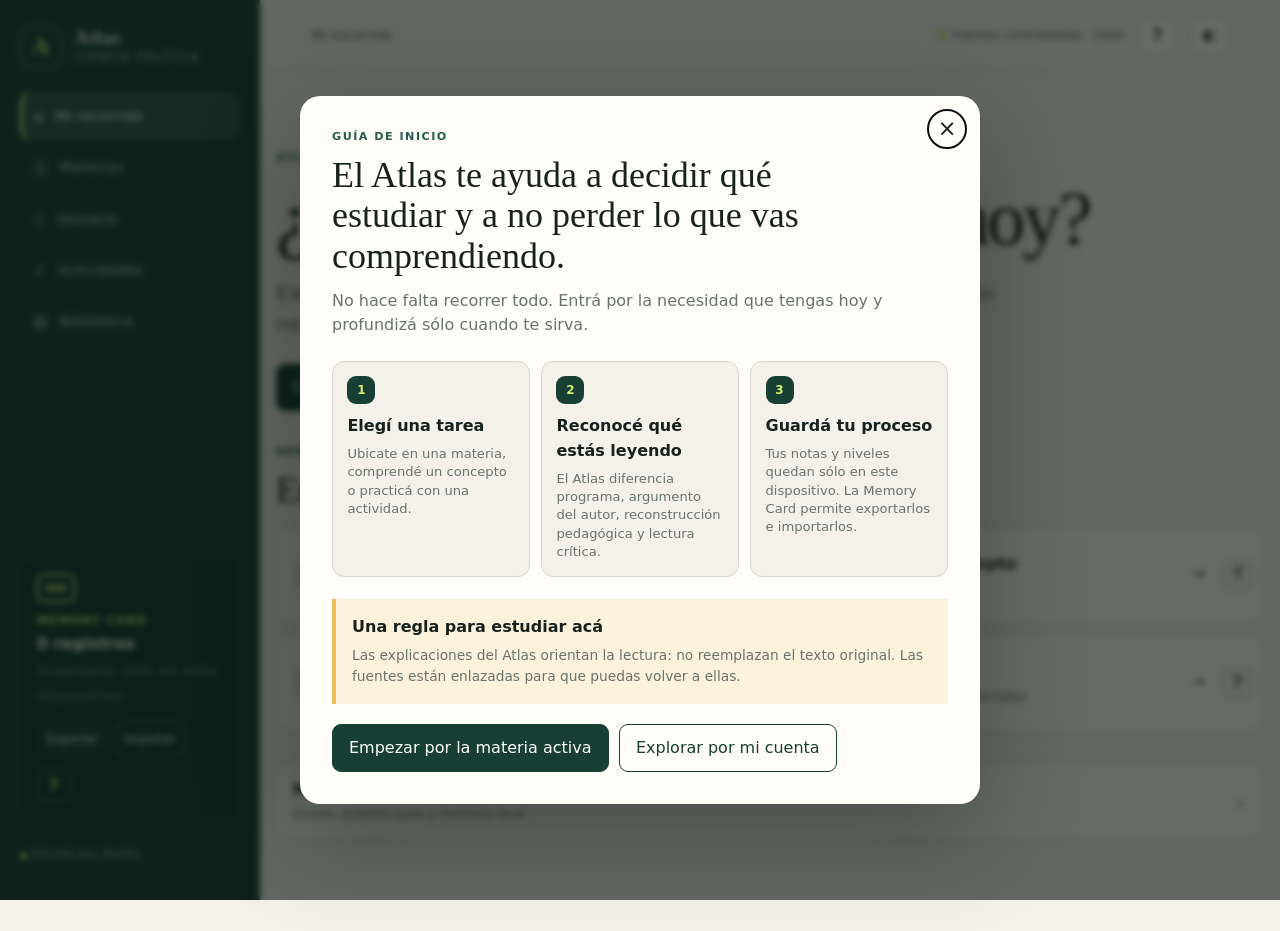
==== commit 9d977591: "feat(atlas): añadir microayudas accesibles" ====
--- a/atlas/index.html
+++ b/atlas/index.html
@@ -56,7 +56,7 @@
             <label class="button button-small button-ghost" for="import-memory">Importar</label>
             <input id="import-memory" type="file" accept="application/json,.json" hidden />
           </div>
-          <button class="memory-help" id="memory-help" type="button" aria-label="Ayuda sobre la Memory Card" title="Ayuda sobre la Memory Card">?</button>
+          <button class="memory-help" id="memory-help" type="button" data-tooltip="Cómo funciona la Memory Card" aria-label="Ayuda sobre la Memory Card">?</button>
         </section>
 
         <p class="privacy-note"><span aria-hidden="true">●</span> Privado por diseño</p>
@@ -68,8 +68,8 @@
           <div class="breadcrumb" id="breadcrumb">Mi recorrido</div>
           <div class="topbar-actions">
             <div class="source-status"><span></span> Fuentes contrastadas · 2026</div>
-            <button class="icon-button" id="help-button" type="button" aria-label="Ayuda sobre esta pantalla" title="Ayuda sobre esta pantalla">?</button>
-            <button class="theme-button" id="theme-button" type="button" aria-label="Activar modo oscuro" title="Cambiar tema">◐</button>
+            <button class="icon-button" id="help-button" type="button" data-tooltip="Ayuda sobre esta pantalla" aria-label="Ayuda sobre esta pantalla">?</button>
+            <button class="theme-button" id="theme-button" type="button" data-tooltip="Cambiar tema" aria-label="Activar modo oscuro">◐</button>
           </div>
         </header>
         <main id="contenido" tabindex="-1"></main>
--- a/atlas/css/styles.css
+++ b/atlas/css/styles.css
@@ -14,6 +14,9 @@
   --red: #a7554a;
   --shadow: 0 18px 50px rgba(29, 45, 37, 0.08);
   --radius: 18px;
+  --motion-fast: 160ms;
+  --motion-standard: 220ms;
+  --ease-out: cubic-bezier(.2, .8, .2, 1);
   font-family: Inter, ui-sans-serif, system-ui, -apple-system, BlinkMacSystemFont, "Segoe UI", sans-serif;
 }
 
@@ -51,7 +54,7 @@
 .brand strong { font: 700 1.2rem Georgia, serif; letter-spacing: .04em; }
 .brand small { color: rgba(255,255,255,.66); font-size: .72rem; text-transform: uppercase; letter-spacing: .12em; }
 .primary-nav { display: grid; gap: .35rem; }
-.primary-nav a { display: flex; gap: .75rem; align-items: center; padding: .72rem .85rem; border-radius: 10px; color: rgba(255,255,255,.72); text-decoration: none; font-size: .92rem; }
+.primary-nav a { display: flex; gap: .75rem; align-items: center; padding: .72rem .85rem; border-radius: 10px; color: rgba(255,255,255,.72); text-decoration: none; font-size: .92rem; transition: color var(--motion-fast) ease, background-color var(--motion-fast) ease, box-shadow var(--motion-fast) ease; }
 .primary-nav a:hover, .primary-nav a[aria-current="page"] { background: rgba(255,255,255,.1); color: #fff; }
 .primary-nav a[aria-current="page"] { box-shadow: inset 3px 0 var(--lime); }
 .sidebar-card { margin-top: auto; padding: 1rem; border: 1px solid rgba(255,255,255,.15); border-radius: 14px; background: rgba(0,0,0,.11); }
@@ -59,7 +62,7 @@
 .memory-icon { display: flex; width: 38px; gap: 3px; padding: 8px; margin-bottom: .65rem; border: 2px solid var(--lime); border-radius: 7px; }
 .memory-icon span { width: 5px; height: 8px; background: var(--lime); }
 .memory-actions { display: flex; gap: .45rem; margin-top: .85rem; }
-.memory-help { margin-top: .75rem; padding: 0; border: 0; background: transparent; color: var(--lime); cursor: pointer; font-size: .75rem; text-decoration: underline; text-underline-offset: 3px; }
+.memory-help { display: grid; place-items: center; width: 34px; height: 34px; margin-top: .75rem; border: 1px solid rgba(255,255,255,.35); border-radius: 10px; background: transparent; color: var(--lime); cursor: pointer; font-weight: 800; }
 .privacy-note { color: rgba(255,255,255,.54); font-size: .73rem; }
 .privacy-note span { color: var(--lime); font-size: .55rem; }
 .page-column { min-width: 0; }
@@ -69,10 +72,12 @@
 .source-status { display: flex; align-items: center; gap: .45rem; color: var(--muted); font-size: .75rem; }
 .source-status span { width: 7px; height: 7px; border-radius: 50%; background: var(--lime); box-shadow: 0 0 0 3px rgba(173,194,72,.2); }
 .menu-button { display: none; border: 0; background: transparent; font-size: 1.25rem; }
-.theme-button { display: grid; place-items: center; width: 38px; height: 38px; border: 1px solid var(--line); border-radius: 10px; background: var(--surface); color: var(--ink); cursor: pointer; }
-.icon-button { display: grid; place-items: center; width: 38px; height: 38px; border: 1px solid var(--line); border-radius: 10px; background: var(--surface); color: var(--ink); cursor: pointer; font-weight: 800; }
+.theme-button { display: grid; place-items: center; width: 38px; height: 38px; border: 1px solid var(--line); border-radius: 10px; background: var(--surface); color: var(--ink); cursor: pointer; transition: transform var(--motion-fast) var(--ease-out), border-color var(--motion-fast) ease, background-color var(--motion-fast) ease; }
+.icon-button { display: grid; place-items: center; width: 38px; height: 38px; border: 1px solid var(--line); border-radius: 10px; background: var(--surface); color: var(--ink); cursor: pointer; font-weight: 800; transition: transform var(--motion-fast) var(--ease-out), border-color var(--motion-fast) ease, background-color var(--motion-fast) ease; }
 .theme-button:hover, .icon-button:hover { border-color: var(--forest-2); }
+.theme-button:active, .icon-button:active, .mini-help:active { transform: scale(.94); }
 main { width: min(1120px, calc(100% - 2rem)); margin: 0 auto; padding: clamp(2rem, 6vw, 5rem) 0 5rem; }
+main.is-entering > * { animation: page-enter var(--motion-standard) var(--ease-out) both; }
 
 h1, h2, h3 { margin-top: 0; font-family: Georgia, "Times New Roman", serif; line-height: 1.12; }
 h1 { max-width: 820px; margin-bottom: 1rem; font-size: clamp(2.4rem, 6vw, 5rem); font-weight: 500; letter-spacing: -.035em; }
@@ -86,8 +91,9 @@
 .hero { margin-bottom: 3.2rem; }
 .home-hero { margin-bottom: 2rem; }
 .hero-actions { display: flex; gap: .7rem; flex-wrap: wrap; margin-top: 1.5rem; }
-.button { display: inline-flex; align-items: center; justify-content: center; min-height: 44px; padding: .65rem 1rem; border: 1px solid var(--forest); border-radius: 9px; background: var(--forest); color: #fff; text-decoration: none; cursor: pointer; }
+.button { display: inline-flex; align-items: center; justify-content: center; min-height: 44px; padding: .65rem 1rem; border: 1px solid var(--forest); border-radius: 9px; background: var(--forest); color: #fff; text-decoration: none; cursor: pointer; transition: transform var(--motion-fast) var(--ease-out), background-color var(--motion-fast) ease, border-color var(--motion-fast) ease; }
 .button:hover { background: var(--forest-2); }
+.button:active { transform: scale(.98); }
 .button-ghost { background: transparent; color: var(--forest); }
 .sidebar .button-ghost { border-color: rgba(255,255,255,.35); color: #fff; }
 .button-small { min-height: 34px; padding: .35rem .55rem; font-size: .74rem; }
@@ -119,7 +125,7 @@
 .section-heading .meta-line { align-items: center; margin-bottom: .55rem; }
 .section-heading .meta-line .eyebrow { margin-bottom: 0; }
 .path-list { display: grid; gap: .75rem; }
-.path-item { display: grid; grid-template-columns: 38px 1fr auto; align-items: center; gap: 1rem; padding: 1rem 1.15rem; border: 1px solid var(--line); border-radius: 13px; background: var(--surface); text-decoration: none; }
+.path-item { display: grid; grid-template-columns: 38px 1fr auto; align-items: center; gap: 1rem; padding: 1rem 1.15rem; border: 1px solid var(--line); border-radius: 13px; background: var(--surface); text-decoration: none; transition: transform var(--motion-fast) var(--ease-out), border-color var(--motion-fast) ease, box-shadow var(--motion-fast) ease; }
 .path-item:hover { border-color: var(--forest-2); transform: translateY(-1px); }
 .path-index { display: grid; place-items: center; width: 36px; height: 36px; border-radius: 10px; background: var(--forest); color: var(--lime); font-size: .8rem; font-weight: 800; }
 .path-item strong, .path-item small { display: block; }
@@ -127,7 +133,7 @@
 .path-arrow { color: var(--forest-2); }
 
 .intent-grid { display: grid; grid-template-columns: repeat(3, minmax(0, 1fr)); gap: .75rem; margin-bottom: 2.4rem; }
-.intent-card { display: grid; grid-template-columns: 34px 1fr auto; gap: .75rem; align-items: center; min-height: 110px; padding: 1rem; border: 1px solid var(--line); border-radius: 14px; background: var(--surface); text-decoration: none; }
+.intent-card { display: grid; grid-template-columns: 34px 1fr auto; gap: .75rem; align-items: center; min-height: 110px; padding: 1rem; border: 1px solid var(--line); border-radius: 14px; background: var(--surface); text-decoration: none; transition: transform var(--motion-fast) var(--ease-out), border-color var(--motion-fast) ease, box-shadow var(--motion-fast) ease; }
 .intent-card:hover { border-color: var(--forest-2); transform: translateY(-1px); }
 .intent-card.primary { border-color: color-mix(in srgb, var(--forest-2) 55%, var(--line)); }
 .intent-icon { display: grid; place-items: center; width: 32px; height: 32px; border-radius: 10px; background: var(--surface-2); color: var(--forest-2); font-weight: 800; }
@@ -137,6 +143,57 @@
 .more-navigation > summary { color: var(--forest-2); cursor: pointer; font-weight: 700; }
 .more-navigation .path-list { margin-top: 1rem; }
 
+.compact-hero { margin-bottom: 1.6rem; }
+.compact-hero h1 { margin-bottom: .65rem; }
+.tool-grid { display: grid; grid-template-columns: repeat(2, minmax(0, 1fr)); gap: .75rem; margin-bottom: 2rem; }
+.tool-card { position: relative; display: grid; grid-template-columns: 1fr 42px; align-items: stretch; border: 1px solid var(--line); border-radius: 14px; background: var(--surface); transition: transform var(--motion-fast) var(--ease-out), border-color var(--motion-fast) ease, box-shadow var(--motion-fast) ease; }
+.tool-card:hover { border-color: var(--forest-2); transform: translateY(-1px); }
+.tool-card-link { display: grid; grid-template-columns: 34px 1fr auto; gap: .75rem; align-items: center; min-height: 94px; padding: 1rem; text-decoration: none; }
+.tool-card-link strong, .tool-card-link small { display: block; }
+.tool-card-link small { margin-top: .2rem; color: var(--muted); line-height: 1.35; }
+.mini-help { align-self: center; display: grid; place-items: center; width: 34px; height: 34px; border: 1px solid var(--line); border-radius: 10px; background: var(--paper); color: var(--forest-2); cursor: pointer; font-weight: 800; transition: transform var(--motion-fast) var(--ease-out), border-color var(--motion-fast) ease, background-color var(--motion-fast) ease; }
+.mini-help:hover, .mini-help:focus-visible { border-color: var(--forest-2); }
+
+.progressive-section { margin: .75rem 0; overflow: hidden; border: 1px solid var(--line); border-radius: 14px; background: var(--surface); transition: border-color var(--motion-fast) ease, box-shadow var(--motion-fast) ease; }
+.progressive-section > summary { display: flex; min-height: 64px; align-items: center; justify-content: space-between; gap: 1rem; padding: .9rem 1rem; cursor: pointer; list-style: none; transition: background-color var(--motion-fast) ease; }
+.progressive-section > summary::-webkit-details-marker { display: none; }
+.progressive-section > summary > span:first-child strong, .progressive-section > summary > span:first-child small { display: block; }
+.progressive-section > summary small { margin-top: .15rem; color: var(--muted); font-size: .76rem; font-weight: 400; }
+.progressive-section > summary > span:last-child { color: var(--forest-2); transition: transform .2s ease; }
+.progressive-section[open] > summary > span:last-child { transform: rotate(180deg); }
+.progressive-section[open] > summary { border-bottom: 1px solid var(--line); }
+.progressive-section[open] { border-color: color-mix(in srgb, var(--forest-2) 32%, var(--line)); box-shadow: 0 10px 30px rgba(29, 45, 37, .055); }
+.progressive-content { padding: 1rem; }
+.progressive-section[open] > .progressive-content,
+.reading-section[open] > div,
+.epistemic-layer[open] > p { animation: reveal-content var(--motion-standard) var(--ease-out) both; }
+.home-status { margin-top: 2rem; }
+.home-status .card-grid { padding: 1rem; }
+.current-focus { display: flex; align-items: center; gap: .8rem; margin-bottom: 1rem; padding: .85rem 1rem; border-left: 4px solid var(--gold); background: color-mix(in srgb, var(--gold) 14%, var(--surface)); }
+.current-focus strong, .current-focus small { display: block; }
+.current-focus small { margin-top: .2rem; color: var(--muted); }
+.unit-summary { display: flex; align-items: center; gap: .8rem; min-width: 0; }
+.unit-number { display: grid; flex: 0 0 auto; place-items: center; width: 36px; height: 36px; border-radius: 10px; background: var(--surface-2); color: var(--forest-2); font-weight: 800; }
+.unit-question { max-width: 760px; margin-bottom: .8rem; font-family: Georgia, "Times New Roman", serif; font-size: 1.05rem; }
+.unit-actions { justify-content: flex-start; margin-bottom: 1rem; }
+.catalog-author { margin: 0 0 .15rem; color: var(--forest-2); font-size: .72rem; font-weight: 800; letter-spacing: .06em; text-transform: uppercase; }
+.compact-link-list { display: grid; gap: .45rem; }
+.compact-link-list a { display: flex; min-height: 46px; align-items: center; justify-content: space-between; gap: 1rem; padding: .7rem .8rem; border-radius: 9px; background: var(--paper); text-decoration: none; }
+.compact-link-list a:hover { color: var(--forest-2); }
+.rights-note { margin-top: 1.5rem; color: var(--muted); font-size: .84rem; }
+.rights-note summary { min-height: 44px; cursor: pointer; color: var(--forest-2); font-weight: 700; }
+.rights-note p { max-width: 760px; }
+
+.help-steps { display: grid; gap: .65rem; padding-left: 1.25rem; margin: 1.2rem 0 0; }
+.help-steps li { padding-left: .25rem; }
+.reading-section, .epistemic-layer { margin: .65rem 0; border: 1px solid var(--line); border-radius: 12px; background: var(--surface); transition: border-color var(--motion-fast) ease, box-shadow var(--motion-fast) ease; }
+.reading-section > summary, .epistemic-layer > summary { display: flex; min-height: 50px; align-items: center; justify-content: space-between; gap: 1rem; padding: .75rem .9rem; cursor: pointer; list-style: none; color: var(--forest-2); font-weight: 700; }
+.reading-section > summary::-webkit-details-marker, .epistemic-layer > summary::-webkit-details-marker { display: none; }
+.reading-section > div, .epistemic-layer > p { padding: 0 .9rem .9rem; }
+.reading-section[open], .epistemic-layer[open] { border-color: color-mix(in srgb, var(--forest-2) 28%, var(--line)); box-shadow: 0 8px 24px rgba(29, 45, 37, .045); }
+.reading-section p:last-child, .epistemic-layer p:last-child { margin-bottom: 0; }
+.epistemic-layer > p { color: var(--ink); }
+
 .context-help { margin: -1.5rem 0 2rem; border: 1px solid var(--line); border-radius: 12px; background: var(--surface); }
 .context-help > summary { padding: .8rem 1rem; color: var(--forest-2); cursor: pointer; font-weight: 700; font-size: .85rem; }
 .context-help > div { padding: 0 1rem 1rem; }
@@ -146,6 +203,7 @@
 
 .onboarding { width: min(680px, calc(100% - 2rem)); max-height: min(88vh, 760px); padding: 0; border: 0; border-radius: 20px; background: var(--surface); color: var(--ink); box-shadow: 0 30px 100px rgba(0,0,0,.28); }
 .onboarding::backdrop { background: rgba(7, 18, 13, .62); backdrop-filter: blur(3px); }
+.onboarding[open] .onboarding-sheet { animation: dialog-enter var(--motion-standard) var(--ease-out) both; }
 .onboarding-sheet { position: relative; padding: clamp(1.25rem, 4vw, 2rem); }
 .dialog-close { position: absolute; top: .8rem; right: .8rem; display: grid; place-items: center; width: 40px; height: 40px; border: 1px solid var(--line); border-radius: 50%; background: var(--surface); color: var(--ink); cursor: pointer; font-size: 1.4rem; }
 .onboarding h2 { max-width: 590px; margin-bottom: .8rem; padding-right: 2rem; }
@@ -215,6 +273,48 @@
 .toast { position: fixed; right: 1rem; bottom: 1rem; z-index: 110; max-width: 360px; padding: .85rem 1rem; border-radius: 10px; background: var(--ink); color: #fff; box-shadow: var(--shadow); opacity: 0; pointer-events: none; transform: translateY(10px); transition: .2s ease; }
 .toast.visible { opacity: 1; transform: translateY(0); }
 
+@keyframes page-enter {
+  from { opacity: 0; transform: translateY(6px); }
+  to { opacity: 1; transform: translateY(0); }
+}
+
+@keyframes reveal-content {
+  from { opacity: 0; transform: translateY(-5px); }
+  to { opacity: 1; transform: translateY(0); }
+}
+
+@keyframes dialog-enter {
+  from { opacity: 0; transform: translateY(10px) scale(.985); }
+  to { opacity: 1; transform: translateY(0) scale(1); }
+}
+
+@media (hover: hover) and (pointer: fine) {
+  [data-tooltip] { position: relative; }
+  [data-tooltip]::after {
+    position: absolute;
+    top: calc(100% + 8px);
+    right: 0;
+    z-index: 120;
+    width: max-content;
+    max-width: 220px;
+    padding: .45rem .6rem;
+    border-radius: 8px;
+    background: var(--ink);
+    color: var(--surface);
+    box-shadow: var(--shadow);
+    content: attr(data-tooltip);
+    font-size: .72rem;
+    font-weight: 650;
+    line-height: 1.3;
+    opacity: 0;
+    pointer-events: none;
+    transform: translateY(-3px);
+    transition: opacity var(--motion-fast) ease, transform var(--motion-fast) var(--ease-out);
+  }
+  [data-tooltip]:hover::after,
+  [data-tooltip]:focus-visible::after { opacity: 1; transform: translateY(0); }
+}
+
 :root[data-theme="dark"] .sidebar { background: #0b2a22; }
 :root[data-theme="dark"] .tag.source { background: #29402e; color: #d9edc9; }
 :root[data-theme="dark"] .tag.reconstruction { background: #263946; color: #d9e8f1; }
@@ -245,8 +345,13 @@
   .breadcrumb { min-width: 0; overflow: hidden; text-overflow: ellipsis; white-space: nowrap; }
   .topbar-actions { gap: .45rem; }
   .card, .card.wide { grid-column: 1 / -1; }
-  .intent-grid { grid-template-columns: 1fr; }
+  .intent-grid, .tool-grid { grid-template-columns: 1fr; }
   .intent-card { min-height: 88px; }
+  .tool-card-link { min-height: 82px; padding: .85rem; }
+  .progressive-section > summary { align-items: flex-start; }
+  .unit-block > summary { flex-wrap: wrap; }
+  .unit-block > summary > .tag { margin-left: 44px; }
+  .current-focus { align-items: flex-start; }
   .glossary-grid { grid-template-columns: 1fr; }
   .margin-panel { grid-template-columns: 1fr; }
   .resource-grid, .activity-grid { grid-template-columns: 1fr; }
@@ -267,5 +372,5 @@
 }
 
 @media (prefers-reduced-motion: reduce) {
-  *, *::before, *::after { scroll-behavior: auto !important; transition: none !important; }
-}
+  *, *::before, *::after { scroll-behavior: auto !important; animation: none !important; transition: none !important; }
+}
